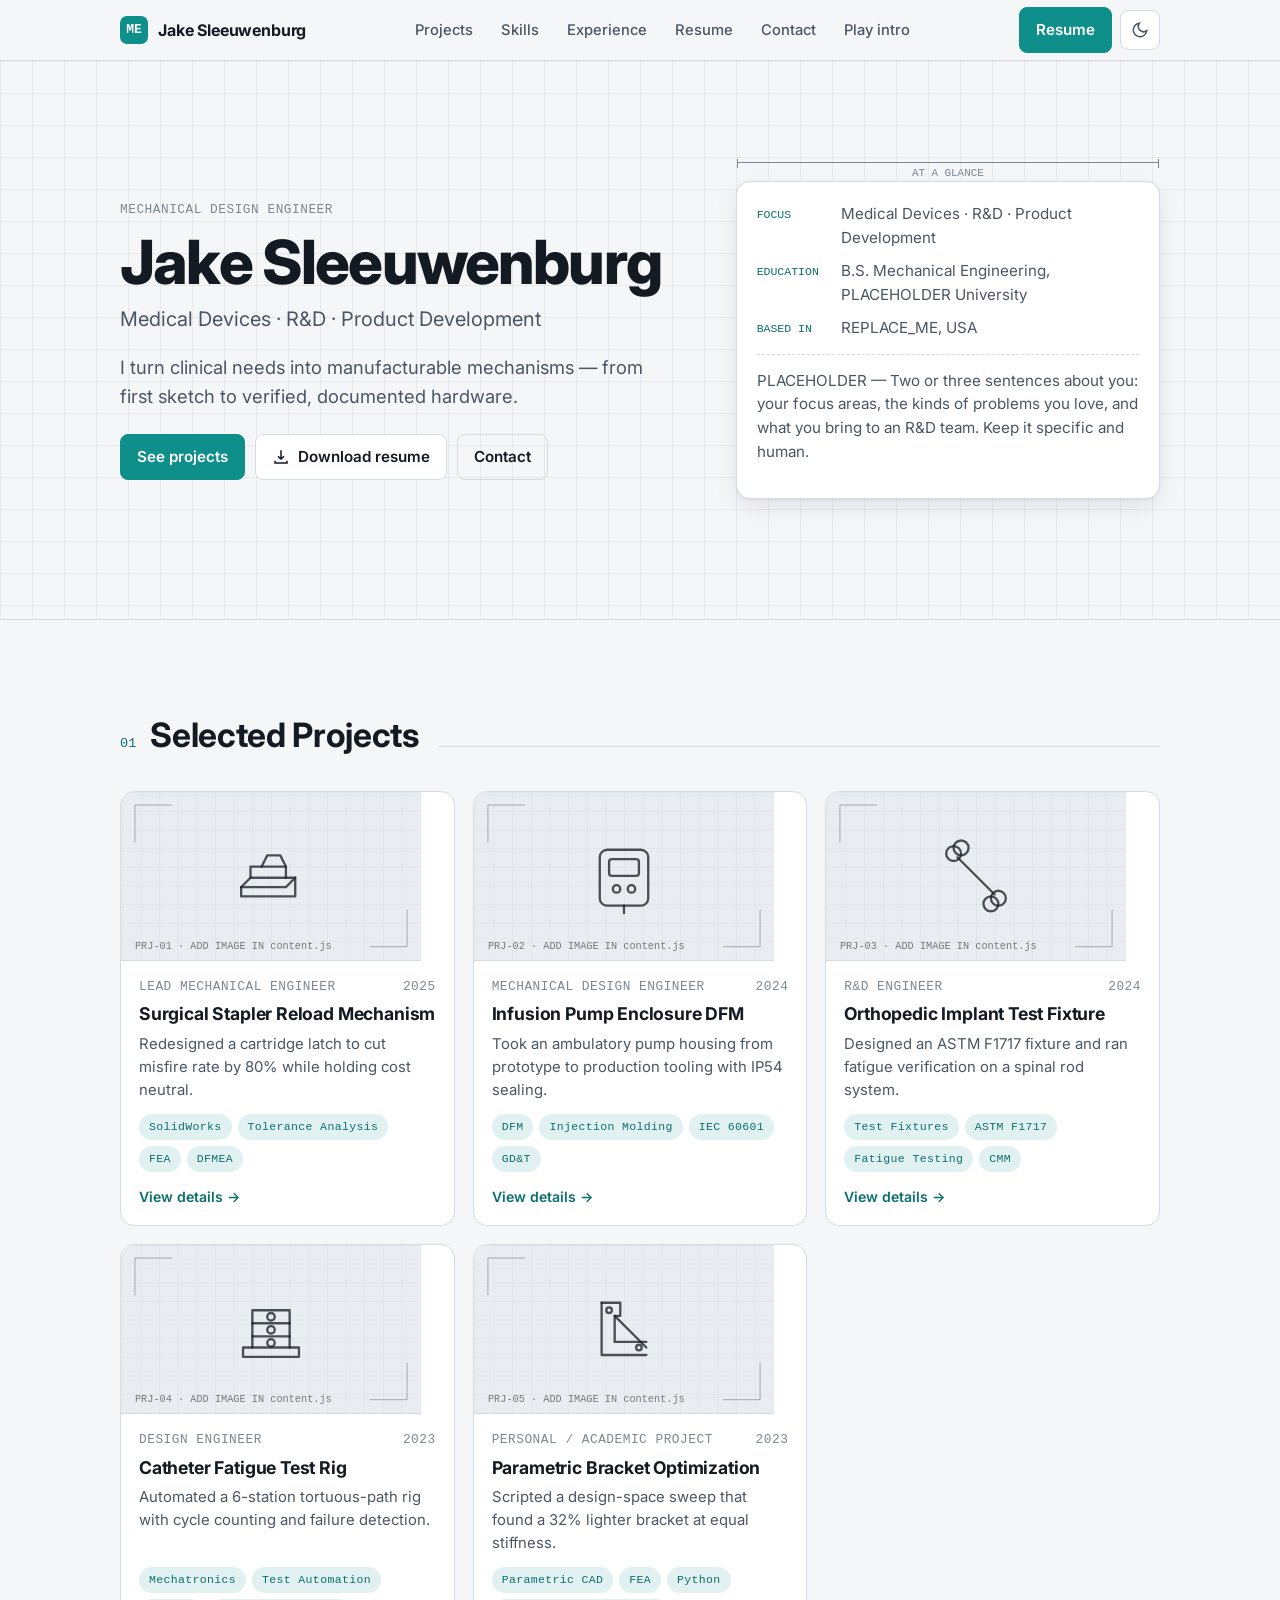
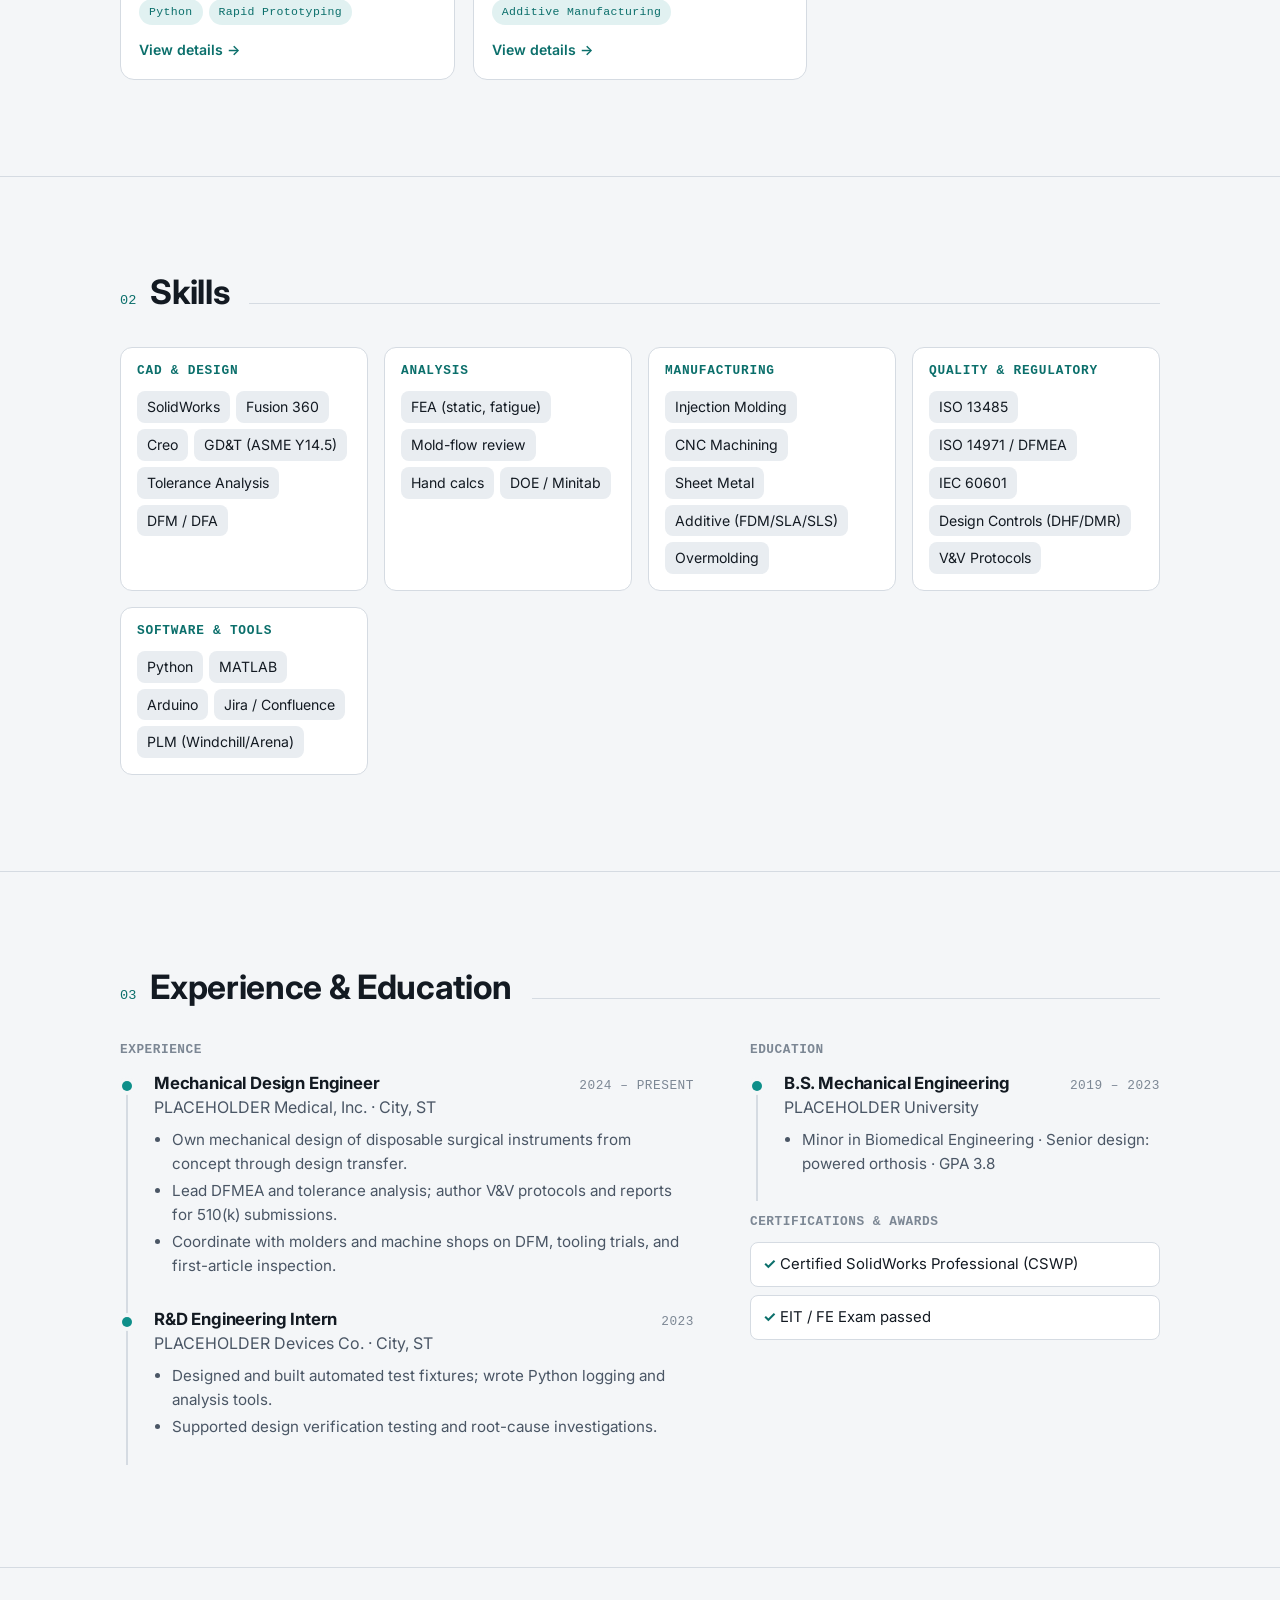
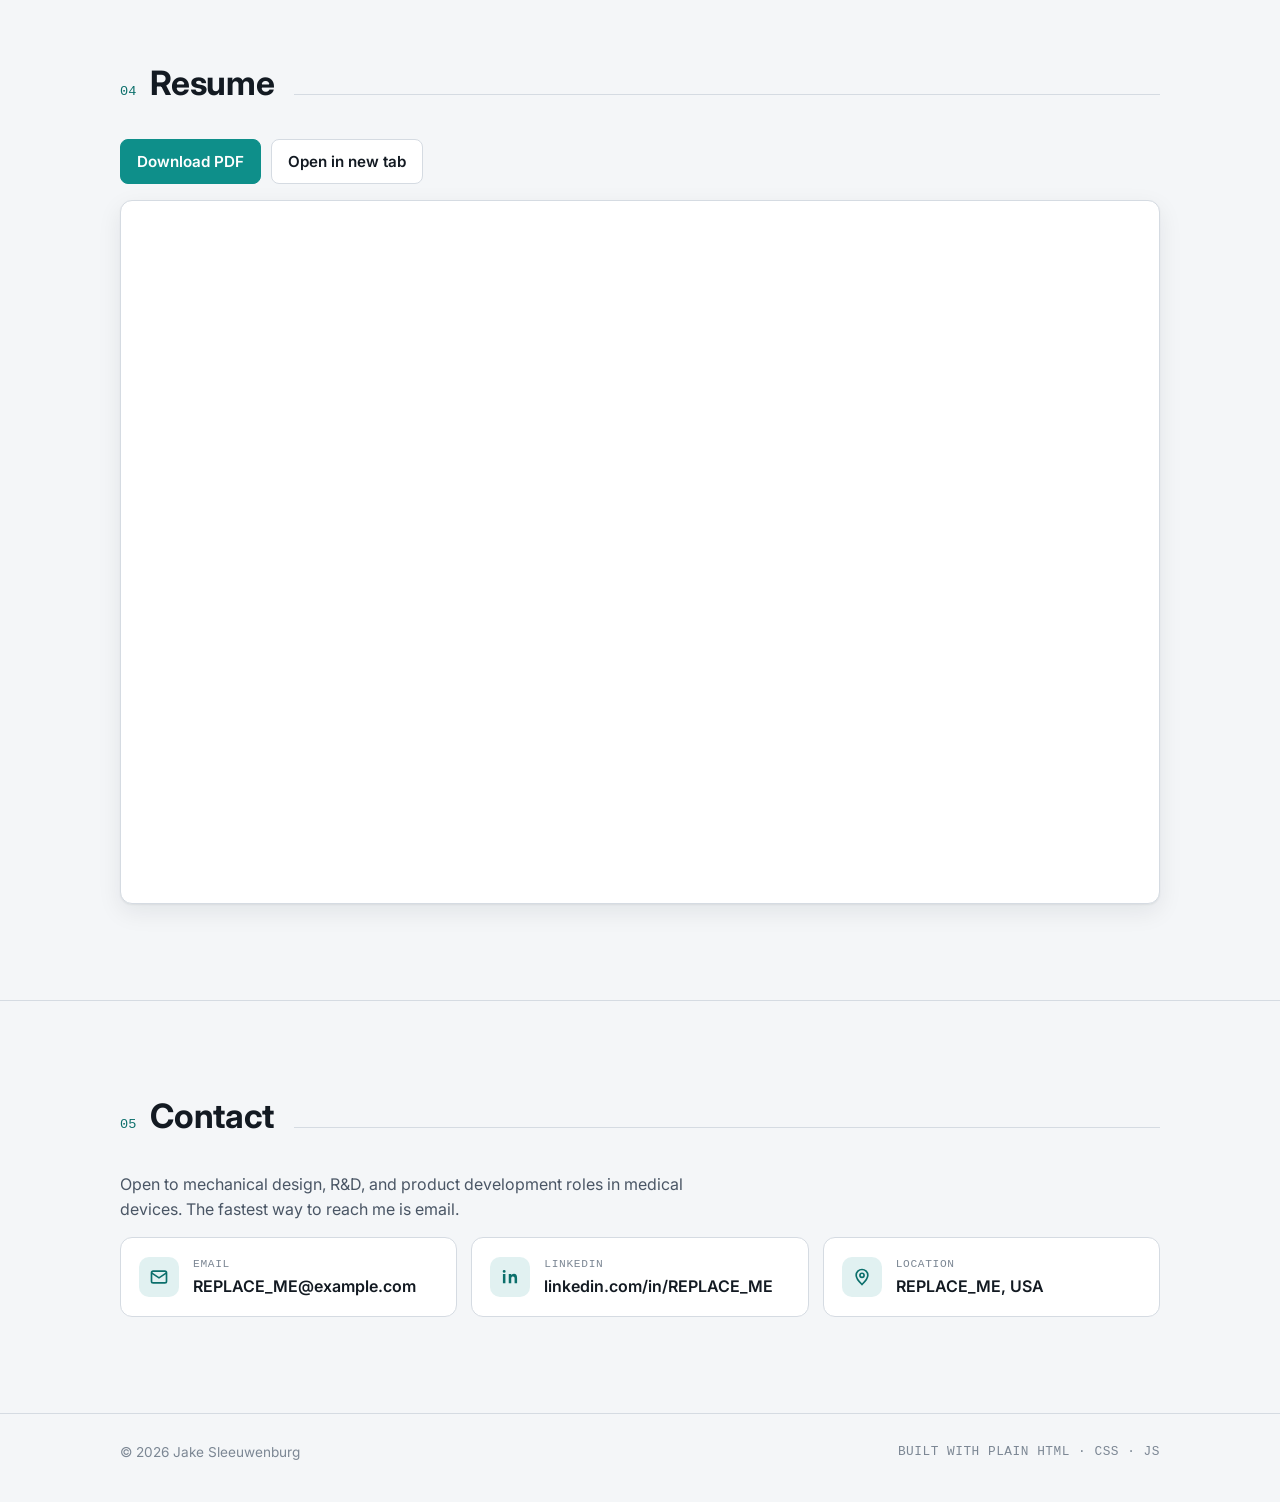
==== portfolio.html @ 5dba6119 "Initial portfolio site: side-scroller intro + portfolio page Co-Authored-By: Claude Fable 5.1 <norep" ====
<!DOCTYPE html>
<html lang="en">
<head>
  <meta charset="utf-8">
  <meta name="viewport" content="width=device-width, initial-scale=1, viewport-fit=cover">
  <title>Portfolio</title>
  <meta name="description" content="Mechanical design engineer portfolio — medical device R&D projects, skills, resume, and contact.">
  <link rel="icon" href="assets/favicon.svg" type="image/svg+xml">
  <link rel="preconnect" href="https://fonts.googleapis.com">
  <link rel="preconnect" href="https://fonts.gstatic.com" crossorigin>
  <link href="https://fonts.googleapis.com/css2?family=Inter:wght@400;500;600;700;800&display=swap" rel="stylesheet">
  <link rel="stylesheet" href="css/base.css">
  <link rel="stylesheet" href="css/portfolio.css">
</head>
<body>
  <a class="skip-link" href="#projects">Skip to projects</a>

  <nav class="nav" aria-label="Primary">
    <div class="wrap nav-inner">
      <a class="brand" href="#top"><span class="brand-mark">ME</span><span id="brand-name"></span></a>
      <ul class="nav-links" id="nav-links">
        <li><a href="#projects">Projects</a></li>
        <li><a href="#skills">Skills</a></li>
        <li><a href="#experience">Experience</a></li>
        <li><a href="#resume">Resume</a></li>
        <li><a href="#contact">Contact</a></li>
        <li><a href="index.html?replay=1">Play intro</a></li>
      </ul>
      <div class="nav-actions">
        <a class="btn btn-primary btn-resume" data-resume href="#" download>Resume</a>
        <button class="theme-toggle" id="theme-toggle" type="button" aria-label="Toggle dark mode">
          <svg viewBox="0 0 24 24" fill="none" stroke="currentColor" stroke-width="2"><path d="M21 12.8A9 9 0 1 1 11.2 3a7 7 0 0 0 9.8 9.8Z"/></svg>
        </button>
        <button class="nav-toggle" id="nav-toggle" type="button" aria-label="Menu" aria-expanded="false" aria-controls="nav-links">
          <svg width="20" height="20" viewBox="0 0 24 24" fill="none" stroke="currentColor" stroke-width="2"><path d="M4 7h16M4 12h16M4 17h16"/></svg>
        </button>
      </div>
    </div>
  </nav>

  <main id="top">
    <section class="hero grid-bg">
      <div class="wrap hero-grid">
        <div>
          <div class="mono" id="hero-title"></div>
          <h1 id="hero-name"></h1>
          <div class="subtitle" id="hero-subtitle"></div>
          <p class="tagline" id="hero-tagline"></p>
          <div class="hero-actions">
            <a class="btn btn-primary" href="#projects">See projects</a>
            <a class="btn" data-resume href="#" download>
              <svg viewBox="0 0 24 24" fill="none" stroke="currentColor" stroke-width="2"><path d="M12 3v12m0 0 4-4m-4 4-4-4M4 17v3h16v-3"/></svg>
              Download resume
            </a>
            <a class="btn btn-ghost" href="#contact">Contact</a>
          </div>
        </div>
        <aside class="hero-card" aria-label="At a glance">
          <span class="dim top">AT A GLANCE</span>
          <ul>
            <li><span class="k">Focus</span><span id="hero-focus"></span></li>
            <li><span class="k">Education</span><span id="hero-edu"></span></li>
            <li><span class="k">Based in</span><span id="hero-location"></span></li>
          </ul>
          <p class="bio" id="hero-bio"></p>
        </aside>
      </div>
    </section>

    <section id="projects">
      <div class="wrap">
        <div class="section-head"><span class="num">01</span><h2>Selected Projects</h2></div>
        <div class="projects-grid" id="projects-grid"></div>
      </div>
    </section>

    <section id="skills">
      <div class="wrap">
        <div class="section-head"><span class="num">02</span><h2>Skills</h2></div>
        <div class="skills-grid" id="skills-grid"></div>
      </div>
    </section>

    <section id="experience">
      <div class="wrap">
        <div class="section-head"><span class="num">03</span><h2>Experience &amp; Education</h2></div>
        <div class="two-col">
          <div>
            <h3 class="mono" style="margin-bottom:16px">Experience</h3>
            <div class="timeline" id="experience-list"></div>
          </div>
          <div>
            <h3 class="mono" style="margin-bottom:16px">Education</h3>
            <div class="timeline" id="education-list"></div>
            <div id="extras-wrap" hidden>
              <h3 class="mono" style="margin:8px 0 12px">Certifications &amp; Awards</h3>
              <ul class="extras" id="extras-list"></ul>
            </div>
          </div>
        </div>
      </div>
    </section>

    <section id="resume">
      <div class="wrap">
        <div class="section-head"><span class="num">04</span><h2>Resume</h2></div>
        <div class="resume-actions">
          <a class="btn btn-primary" data-resume href="#" download>Download PDF</a>
          <a class="btn" data-resume href="#" target="_blank" rel="noopener">Open in new tab</a>
        </div>
        <div class="resume-frame">
          <iframe id="resume-iframe" title="Resume PDF" loading="lazy"></iframe>
          <div class="resume-mobile-note">
            <p>Tap <strong>Open in new tab</strong> above to view the resume on this device.</p>
          </div>
        </div>
      </div>
    </section>

    <section id="contact">
      <div class="wrap">
        <div class="section-head"><span class="num">05</span><h2>Contact</h2></div>
        <p style="color:var(--ink-2);max-width:60ch">Open to mechanical design, R&amp;D, and product development roles in medical devices. The fastest way to reach me is email.</p>
        <div class="contact-grid" id="contact-grid"></div>
        <!--
          OPTIONAL CONTACT FORM (no backend needed): sign up at https://formspree.io, create a form,
          then uncomment this block and replace YOUR_FORM_ID.
        <form action="https://formspree.io/f/YOUR_FORM_ID" method="POST" style="margin-top:24px;display:grid;gap:10px;max-width:520px">
          <input name="name" placeholder="Your name" required style="padding:12px;border:1px solid var(--line);border-radius:8px;background:var(--bg-elev);color:var(--ink)">
          <input name="email" type="email" placeholder="Your email" required style="padding:12px;border:1px solid var(--line);border-radius:8px;background:var(--bg-elev);color:var(--ink)">
          <textarea name="message" rows="5" placeholder="Message" required style="padding:12px;border:1px solid var(--line);border-radius:8px;background:var(--bg-elev);color:var(--ink)"></textarea>
          <button class="btn btn-primary" type="submit">Send</button>
        </form>
        -->
      </div>
    </section>
  </main>

  <footer>
    <div class="wrap">
      <span>© <span id="year"></span> <span id="footer-name"></span></span>
      <span class="mono">Built with plain HTML · CSS · JS</span>
    </div>
  </footer>

  <script src="js/content.js"></script>
  <script src="js/shared.js"></script>
  <script src="js/portfolio.js"></script>
</body>
</html>
---- css/base.css ----
/* =====================================================================
   base.css — design tokens, reset, shared components
   ===================================================================== */

:root {
  /* Palette: graphite + teal accent. Light theme by default. */
  --bg: #f4f6f8;
  --bg-elev: #ffffff;
  --bg-sunk: #e9edf1;
  --ink: #131a22;
  --ink-2: #4a5665;
  --ink-3: #7c8794;
  --line: #d5dbe2;
  --grid: rgba(19, 26, 34, 0.06);
  --accent: #0e8f8a;
  --accent-ink: #0b6f6b;
  --accent-soft: rgba(14, 143, 138, 0.12);
  --warn: #e5732b;
  --shadow: 0 1px 2px rgba(19, 26, 34, 0.06), 0 8px 24px rgba(19, 26, 34, 0.08);
  --radius: 10px;
  --font-sans: "Inter", ui-sans-serif, system-ui, -apple-system, "Segoe UI", Roboto, sans-serif;
  --font-mono: ui-monospace, "JetBrains Mono", "SF Mono", Menlo, Consolas, monospace;
  --maxw: 1120px;
  --gutter: clamp(16px, 4vw, 40px);
  color-scheme: light;
}

@media (prefers-color-scheme: dark) {
  :root:not([data-theme="light"]) {
    --bg: #0e1217;
    --bg-elev: #161c24;
    --bg-sunk: #0a0d11;
    --ink: #e8edf2;
    --ink-2: #aab5c1;
    --ink-3: #7b8794;
    --line: #273040;
    --grid: rgba(232, 237, 242, 0.05);
    --accent: #2fc4bd;
    --accent-ink: #5fd8d2;
    --accent-soft: rgba(47, 196, 189, 0.14);
    --shadow: 0 1px 2px rgba(0, 0, 0, 0.4), 0 10px 30px rgba(0, 0, 0, 0.45);
    color-scheme: dark;
  }
}
:root[data-theme="dark"] {
  --bg: #0e1217;
  --bg-elev: #161c24;
  --bg-sunk: #0a0d11;
  --ink: #e8edf2;
  --ink-2: #aab5c1;
  --ink-3: #7b8794;
  --line: #273040;
  --grid: rgba(232, 237, 242, 0.05);
  --accent: #2fc4bd;
  --accent-ink: #5fd8d2;
  --accent-soft: rgba(47, 196, 189, 0.14);
  --shadow: 0 1px 2px rgba(0, 0, 0, 0.4), 0 10px 30px rgba(0, 0, 0, 0.45);
  color-scheme: dark;
}

*, *::before, *::after { box-sizing: border-box; }
html { -webkit-text-size-adjust: 100%; scroll-behavior: smooth; }
@media (prefers-reduced-motion: reduce) { html { scroll-behavior: auto; } }
body {
  margin: 0;
  font-family: var(--font-sans);
  font-size: 16px;
  line-height: 1.55;
  color: var(--ink);
  background: var(--bg);
  min-height: 100dvh;
  overflow-x: hidden;
}
img, svg, video { max-width: 100%; display: block; }
a { color: var(--accent-ink); text-decoration: none; }
a:hover { text-decoration: underline; }
button { font: inherit; cursor: pointer; }
h1, h2, h3, h4 { margin: 0; line-height: 1.15; letter-spacing: -0.01em; }
p { margin: 0 0 1em; }
ul { margin: 0; padding-left: 1.2em; }
:focus-visible { outline: 2px solid var(--accent); outline-offset: 3px; border-radius: 4px; }
[hidden] { display: none !important; }

.mono { font-family: var(--font-mono); font-size: 0.8rem; letter-spacing: 0.04em; text-transform: uppercase; color: var(--ink-3); }

/* Skip link for keyboard users */
.skip-link {
  position: absolute; left: 8px; top: -60px; z-index: 1000;
  background: var(--accent); color: #fff; padding: 8px 12px; border-radius: 6px;
}
.skip-link:focus { top: 8px; }

/* Buttons */
.btn {
  display: inline-flex; align-items: center; gap: 8px;
  padding: 10px 16px; border-radius: 8px; border: 1px solid var(--line);
  background: var(--bg-elev); color: var(--ink); font-weight: 600; font-size: 0.95rem;
  text-decoration: none; transition: transform 0.12s ease, background 0.15s ease, border-color 0.15s ease;
  min-height: 44px; /* touch target */
}
.btn:hover { text-decoration: none; border-color: var(--accent); transform: translateY(-1px); }
.btn:active { transform: translateY(0); }
.btn-primary { background: var(--accent); border-color: var(--accent); color: #fff; }
.btn-primary:hover { background: var(--accent-ink); border-color: var(--accent-ink); }
.btn-ghost { background: transparent; }
.btn svg { width: 18px; height: 18px; }

/* Blueprint grid texture */
.grid-bg {
  background-image:
    linear-gradient(var(--grid) 1px, transparent 1px),
    linear-gradient(90deg, var(--grid) 1px, transparent 1px);
  background-size: 32px 32px;
}

/* Tag chips */
.tag {
  display: inline-block; padding: 3px 9px; border-radius: 999px;
  font-family: var(--font-mono); font-size: 0.72rem; letter-spacing: 0.03em;
  background: var(--accent-soft); color: var(--accent-ink); border: 1px solid transparent;
}

/* Modal (shared by game + portfolio) */
.modal-backdrop {
  position: fixed; inset: 0; z-index: 500;
  background: rgba(8, 12, 16, 0.6); backdrop-filter: blur(4px);
  display: flex; align-items: center; justify-content: center; padding: 16px;
  animation: fade-in 0.18s ease;
}
.modal {
  background: var(--bg-elev); color: var(--ink); border: 1px solid var(--line);
  border-radius: 14px; box-shadow: var(--shadow);
  width: min(680px, 100%); max-height: min(86dvh, 820px); overflow: auto;
  padding: clamp(18px, 4vw, 32px);
  animation: pop-in 0.22s cubic-bezier(0.2, 0.9, 0.3, 1.2);
}
.modal-head { display: flex; align-items: flex-start; justify-content: space-between; gap: 12px; margin-bottom: 10px; }
.modal h3 { font-size: clamp(1.2rem, 3vw, 1.5rem); }
.modal .close {
  flex: 0 0 auto; width: 40px; height: 40px; border-radius: 50%; border: 1px solid var(--line);
  background: var(--bg); color: var(--ink-2); font-size: 20px; line-height: 1;
}
.modal .close:hover { border-color: var(--accent); color: var(--accent-ink); }
.modal dl { display: grid; grid-template-columns: 1fr; gap: 10px 16px; margin: 16px 0; }
.modal dt { font-family: var(--font-mono); font-size: 0.72rem; letter-spacing: 0.06em; text-transform: uppercase; color: var(--accent-ink); }
.modal dd { margin: 0; color: var(--ink-2); }
@media (min-width: 560px) { .modal dl { grid-template-columns: 110px 1fr; } }
.modal .tags { display: flex; flex-wrap: wrap; gap: 6px; margin: 12px 0 18px; }
.modal .actions { display: flex; flex-wrap: wrap; gap: 10px; }

@keyframes fade-in { from { opacity: 0; } to { opacity: 1; } }
@keyframes pop-in { from { opacity: 0; transform: translateY(10px) scale(0.98); } to { opacity: 1; transform: none; } }
@media (prefers-reduced-motion: reduce) {
  .modal, .modal-backdrop, .btn { animation: none; transition: none; }
}
---- css/portfolio.css ----
/* =====================================================================
   portfolio.css — layout for portfolio.html
   ===================================================================== */

.wrap { max-width: var(--maxw); margin: 0 auto; padding-inline: var(--gutter); }

/* Sticky nav */
.nav {
  position: sticky; top: 0; z-index: 100;
  background: color-mix(in srgb, var(--bg) 86%, transparent);
  backdrop-filter: blur(10px); -webkit-backdrop-filter: blur(10px);
  border-bottom: 1px solid var(--line);
}
.nav-inner { display: flex; align-items: center; justify-content: space-between; gap: 12px; height: 60px; }
.brand { display: flex; align-items: center; gap: 10px; font-weight: 700; color: var(--ink); letter-spacing: -0.01em; }
.brand:hover { text-decoration: none; }
.brand-mark { width: 28px; height: 28px; border-radius: 7px; background: var(--accent); display: grid; place-items: center; color: #fff; font-family: var(--font-mono); font-size: 13px; }
.nav-links { display: flex; gap: 4px; list-style: none; margin: 0; padding: 0; }
.nav-links a { display: block; padding: 8px 12px; border-radius: 8px; color: var(--ink-2); font-weight: 500; font-size: 0.92rem; }
.nav-links a:hover { background: var(--bg-sunk); color: var(--ink); text-decoration: none; }
.nav-actions { display: flex; align-items: center; gap: 8px; }
.nav-toggle {
  display: none; width: 44px; height: 44px; border-radius: 8px; border: 1px solid var(--line);
  background: var(--bg-elev); color: var(--ink);
}
.theme-toggle { width: 40px; height: 40px; border-radius: 8px; border: 1px solid var(--line); background: var(--bg-elev); color: var(--ink-2); display: grid; place-items: center; }
.theme-toggle svg { width: 18px; height: 18px; }

@media (max-width: 760px) {
  .nav-toggle { display: grid; place-items: center; }
  .nav-links {
    display: none; position: absolute; left: 0; right: 0; top: 60px;
    flex-direction: column; padding: 8px var(--gutter) 14px;
    background: var(--bg-elev); border-bottom: 1px solid var(--line); box-shadow: var(--shadow);
  }
  .nav-links.open { display: flex; }
  .nav-links a { padding: 12px; font-size: 1rem; }
  .nav-actions .btn-resume { display: none; }
}

/* Sections */
section { padding-block: clamp(48px, 8vw, 96px); }
section + section { border-top: 1px solid var(--line); }
.section-head { display: flex; align-items: baseline; gap: 14px; margin-bottom: clamp(20px, 3vw, 36px); }
.section-head h2 { font-size: clamp(1.5rem, 3.4vw, 2.1rem); }
.section-head .num { font-family: var(--font-mono); color: var(--accent-ink); font-size: 0.85rem; }
.section-head::after { content: ""; flex: 1; height: 1px; background: var(--line); margin-left: 6px; }

/* Hero */
.hero { padding-block: clamp(56px, 10vw, 120px); position: relative; overflow: hidden; }
.hero-grid { display: grid; grid-template-columns: 1.3fr 1fr; gap: clamp(24px, 5vw, 64px); align-items: center; }
.hero h1 { font-size: clamp(2.1rem, 6vw, 3.8rem); font-weight: 800; letter-spacing: -0.03em; margin: 8px 0 6px; }
.hero .subtitle { font-size: clamp(1rem, 2.2vw, 1.25rem); color: var(--ink-2); margin-bottom: 18px; }
.hero .tagline { font-size: clamp(1rem, 2vw, 1.15rem); color: var(--ink-2); max-width: 56ch; }
.hero-actions { display: flex; flex-wrap: wrap; gap: 10px; margin-top: 24px; }
.hero-card {
  border: 1px solid var(--line); border-radius: 14px; background: var(--bg-elev); box-shadow: var(--shadow);
  padding: 20px; position: relative;
}
.hero-card .dim { position: absolute; font-family: var(--font-mono); font-size: 0.68rem; color: var(--ink-3); }
.hero-card .dim.top { top: -20px; left: 0; right: 0; text-align: center; border-top: 1px solid var(--ink-3); padding-top: 2px; }
.hero-card .dim.top::before, .hero-card .dim.top::after { content: ""; position: absolute; top: -4px; width: 1px; height: 9px; background: var(--ink-3); }
.hero-card .dim.top::before { left: 0; } .hero-card .dim.top::after { right: 0; }
.hero-card ul { list-style: none; padding: 0; display: grid; gap: 10px; }
.hero-card li { display: flex; gap: 10px; align-items: flex-start; color: var(--ink-2); font-size: 0.95rem; }
.hero-card li .k { font-family: var(--font-mono); font-size: 0.72rem; color: var(--accent-ink); min-width: 74px; padding-top: 4px; text-transform: uppercase; }
.hero-card .bio { color: var(--ink-2); font-size: 0.95rem; margin-top: 14px; padding-top: 14px; border-top: 1px dashed var(--line); }
@media (max-width: 860px) { .hero-grid { grid-template-columns: 1fr; } .hero-card { margin-top: 24px; } }

/* Projects */
.projects-grid { display: grid; grid-template-columns: repeat(auto-fill, minmax(280px, 1fr)); gap: 18px; }
.project {
  display: flex; flex-direction: column; text-align: left; padding: 0; overflow: hidden;
  border: 1px solid var(--line); border-radius: 14px; background: var(--bg-elev); color: var(--ink);
  transition: transform 0.15s ease, border-color 0.15s ease, box-shadow 0.15s ease; scroll-margin-top: 80px;
}
.project:hover, .project:focus-visible { transform: translateY(-3px); border-color: var(--accent); box-shadow: var(--shadow); }
.project.flash { animation: flash 1.4s ease; }
@keyframes flash { 0%, 100% { box-shadow: none; } 30% { box-shadow: 0 0 0 4px var(--accent-soft), 0 0 0 2px var(--accent); } }
.project .thumb { aspect-ratio: 16 / 9; background: var(--bg-sunk); display: grid; place-items: center; overflow: hidden; border-bottom: 1px solid var(--line); }
.project .thumb img { width: 100%; height: 100%; object-fit: cover; }
.project .thumb svg { width: 100%; height: 100%; }
.project .body { padding: 16px 18px 18px; display: flex; flex-direction: column; gap: 8px; flex: 1; }
.project .meta { display: flex; justify-content: space-between; gap: 8px; }
.project h3 { font-size: 1.1rem; }
.project .blurb { color: var(--ink-2); font-size: 0.93rem; margin: 0; flex: 1; }
.project .tags { display: flex; flex-wrap: wrap; gap: 6px; margin-top: 4px; }
.project .more { color: var(--accent-ink); font-weight: 600; font-size: 0.88rem; margin-top: 6px; }

/* Skills */
.skills-grid { display: grid; grid-template-columns: repeat(auto-fill, minmax(230px, 1fr)); gap: 16px; }
.skill-group { border: 1px solid var(--line); border-radius: 12px; background: var(--bg-elev); padding: 16px; }
.skill-group h3 { font-size: 0.8rem; font-family: var(--font-mono); text-transform: uppercase; letter-spacing: 0.06em; color: var(--accent-ink); margin-bottom: 12px; }
.skill-group ul { list-style: none; padding: 0; display: flex; flex-wrap: wrap; gap: 6px; }
.skill-group li { padding: 5px 10px; border-radius: 8px; background: var(--bg-sunk); font-size: 0.88rem; color: var(--ink); }

/* Timeline */
.timeline { display: grid; gap: 0; position: relative; padding-left: 22px; }
.timeline::before { content: ""; position: absolute; left: 6px; top: 6px; bottom: 6px; width: 2px; background: var(--line); }
.tl-item { position: relative; padding: 0 0 28px 12px; }
.tl-item::before { content: ""; position: absolute; left: -20px; top: 7px; width: 10px; height: 10px; border-radius: 50%; background: var(--accent); box-shadow: 0 0 0 4px var(--bg); }
.tl-item .top { display: flex; flex-wrap: wrap; justify-content: space-between; gap: 4px 12px; align-items: baseline; }
.tl-item h3 { font-size: 1.05rem; }
.tl-item .org { color: var(--ink-2); }
.tl-item ul { margin-top: 8px; color: var(--ink-2); font-size: 0.95rem; }
.tl-item li { margin-bottom: 4px; }
.two-col { display: grid; grid-template-columns: 1.4fr 1fr; gap: clamp(24px, 5vw, 56px); }
@media (max-width: 800px) { .two-col { grid-template-columns: 1fr; } }
.extras { list-style: none; padding: 0; display: grid; gap: 8px; }
.extras li { padding: 10px 12px; border: 1px solid var(--line); border-radius: 8px; background: var(--bg-elev); font-size: 0.93rem; }
.extras li::before { content: "✓ "; color: var(--accent-ink); font-weight: 700; }

/* Resume */
.resume-frame { border: 1px solid var(--line); border-radius: 12px; overflow: hidden; background: var(--bg-elev); box-shadow: var(--shadow); }
.resume-frame iframe { width: 100%; height: min(78dvh, 900px); border: 0; display: block; }
.resume-actions { display: flex; flex-wrap: wrap; gap: 10px; margin-bottom: 16px; }
.resume-mobile-note { display: none; padding: 20px; text-align: center; color: var(--ink-2); }
@media (max-width: 700px), (hover: none) and (pointer: coarse) {
  .resume-frame iframe { display: none; }
  .resume-mobile-note { display: block; }
}

/* Contact */
.contact-grid { display: grid; grid-template-columns: repeat(auto-fit, minmax(220px, 1fr)); gap: 14px; }
.contact-card { display: flex; align-items: center; gap: 14px; padding: 18px; border: 1px solid var(--line); border-radius: 12px; background: var(--bg-elev); color: var(--ink); min-height: 76px; word-break: break-word; }
.contact-card:hover { text-decoration: none; border-color: var(--accent); }
.contact-card .ic { flex: 0 0 auto; width: 40px; height: 40px; border-radius: 10px; background: var(--accent-soft); color: var(--accent-ink); display: grid; place-items: center; }
.contact-card .ic svg { width: 20px; height: 20px; }
.contact-card .lbl { display: block; font-family: var(--font-mono); font-size: 0.7rem; text-transform: uppercase; letter-spacing: 0.06em; color: var(--ink-3); }
.contact-card .val { font-weight: 600; }

footer { border-top: 1px solid var(--line); padding: 28px 0 40px; color: var(--ink-3); font-size: 0.85rem; }
footer .wrap { display: flex; flex-wrap: wrap; justify-content: space-between; gap: 10px; }
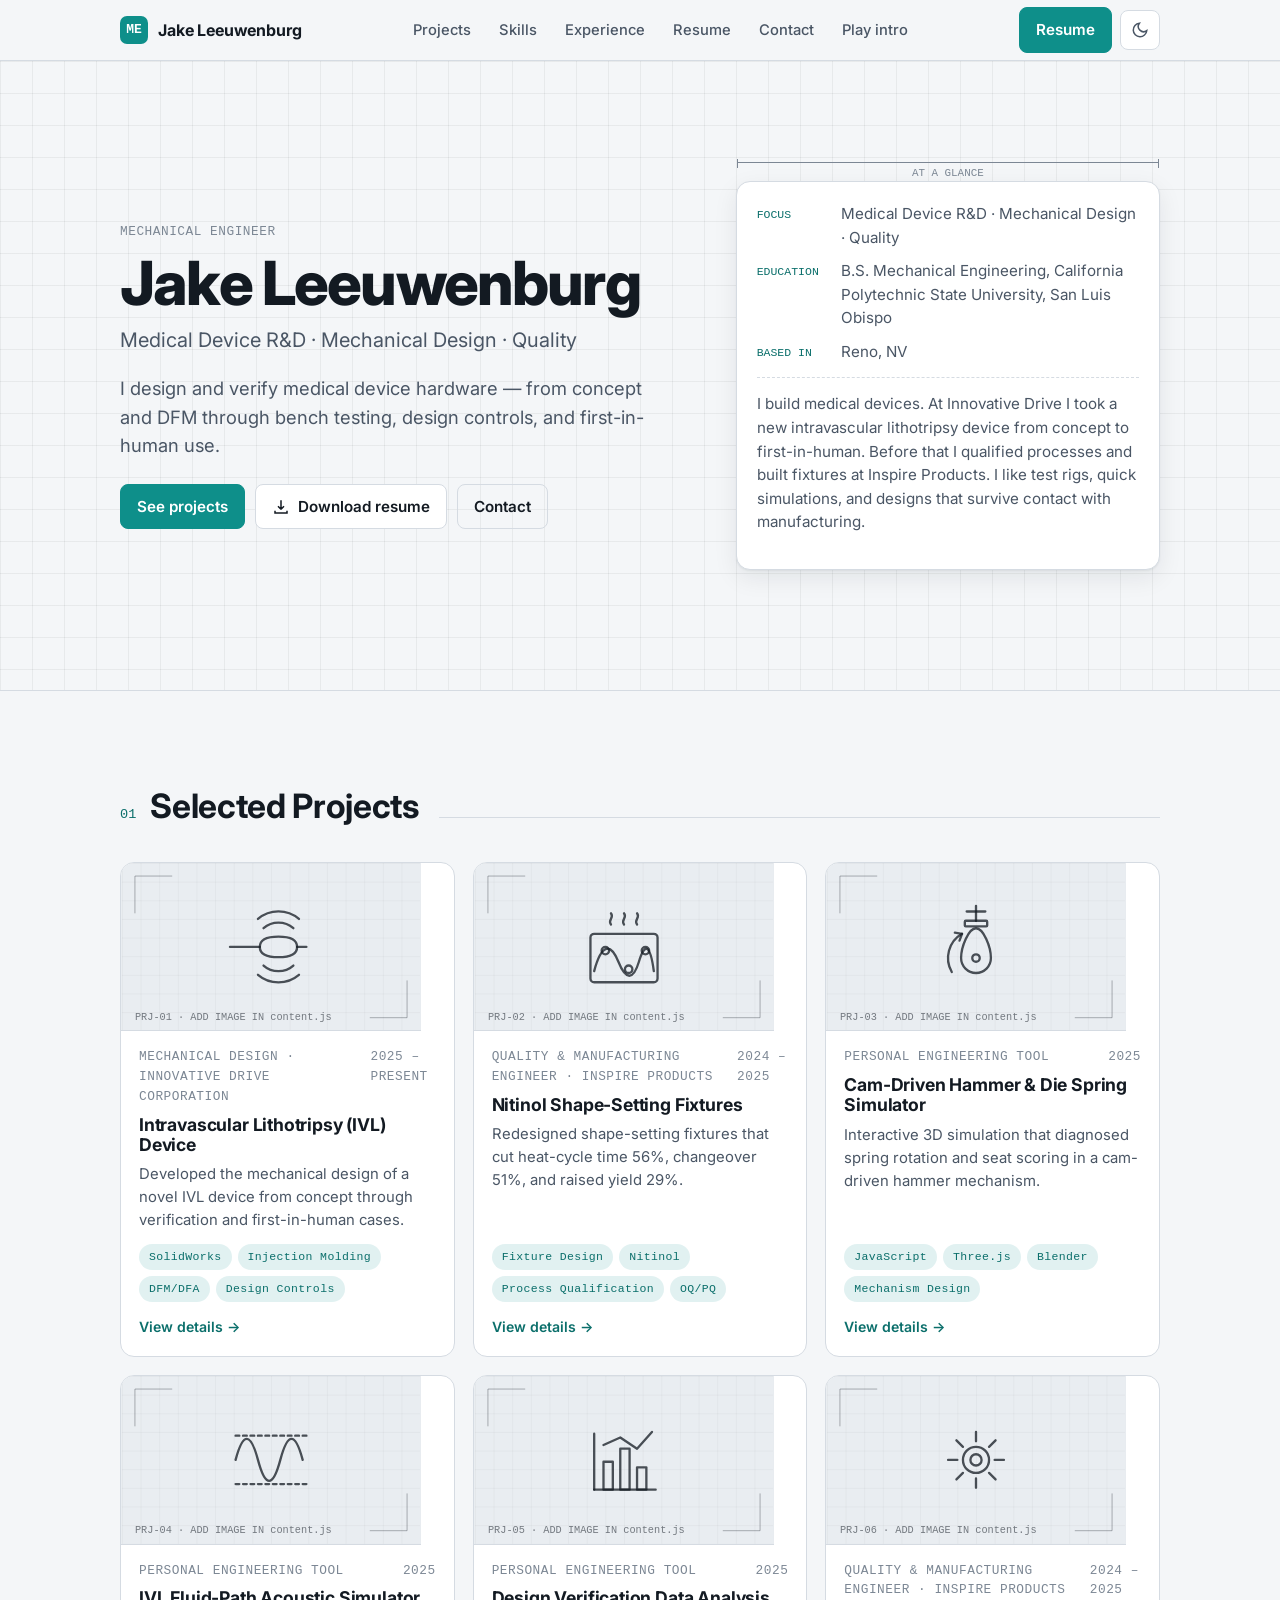
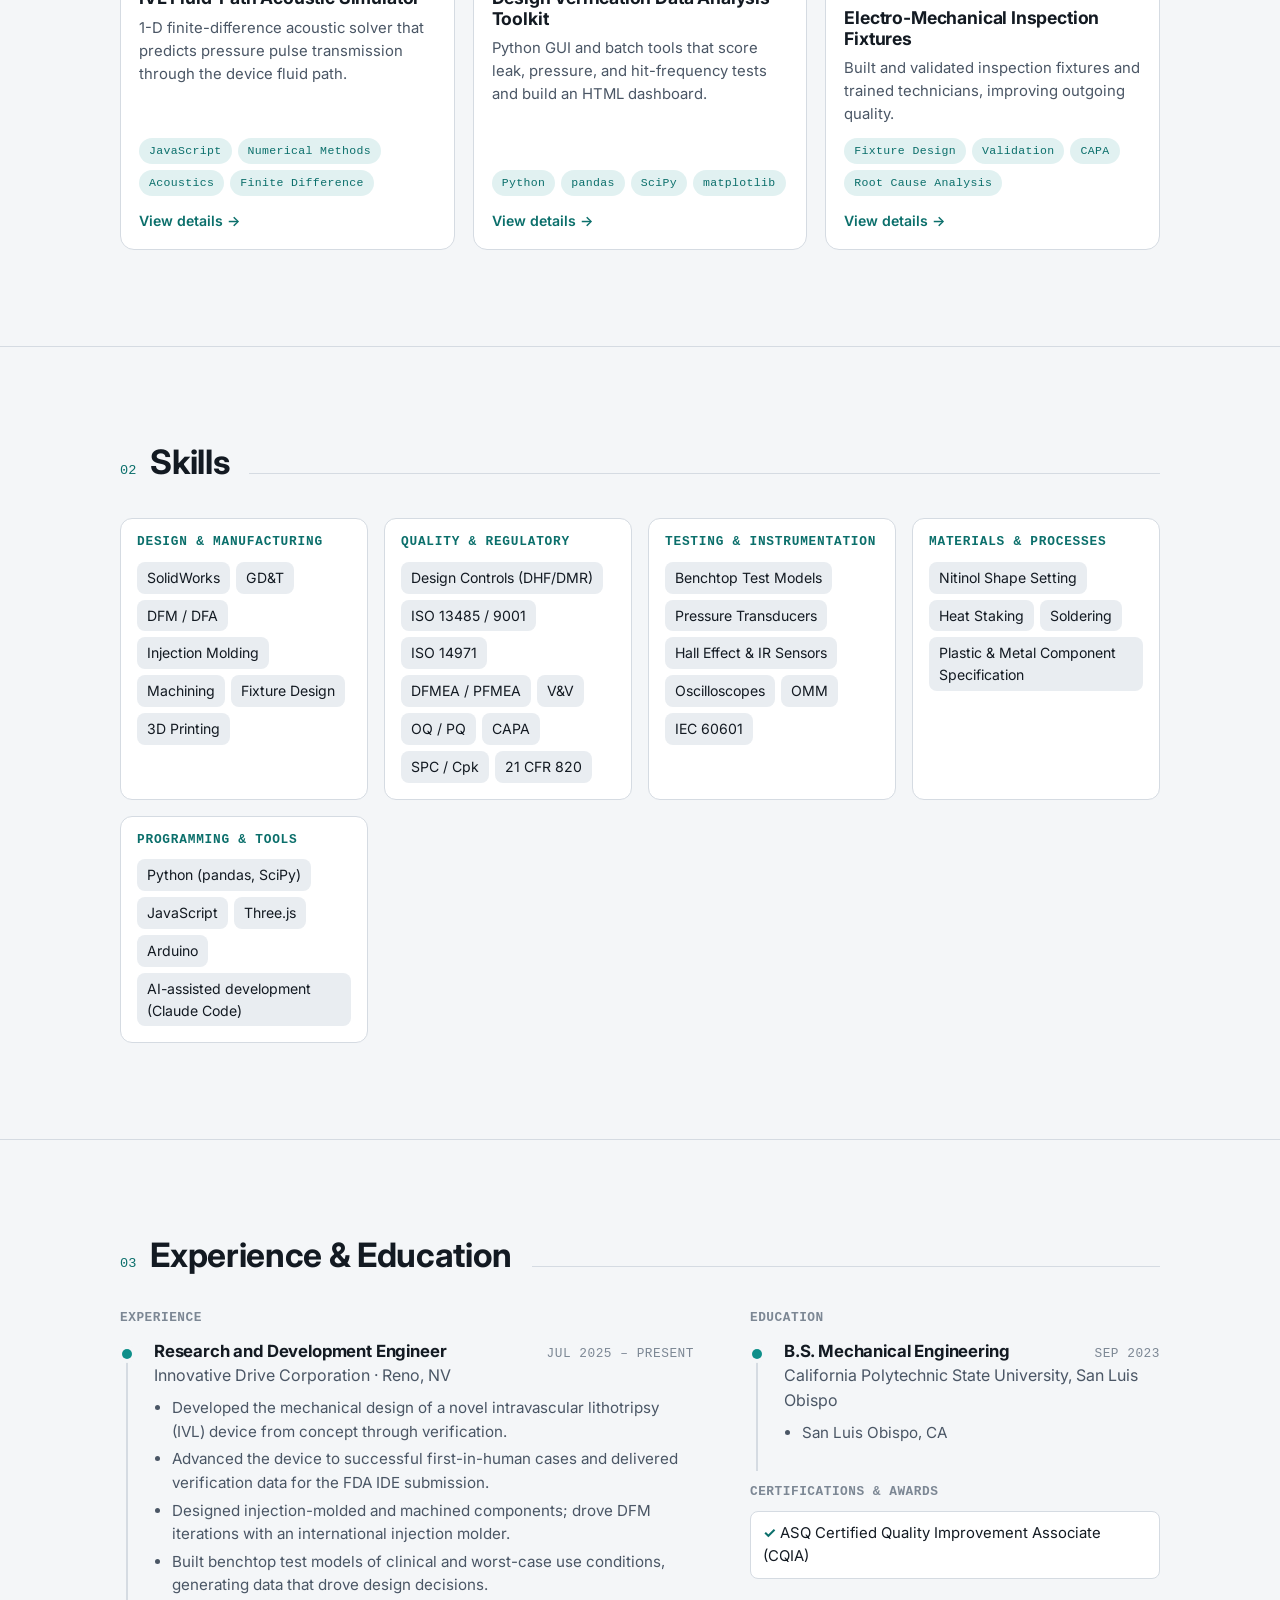
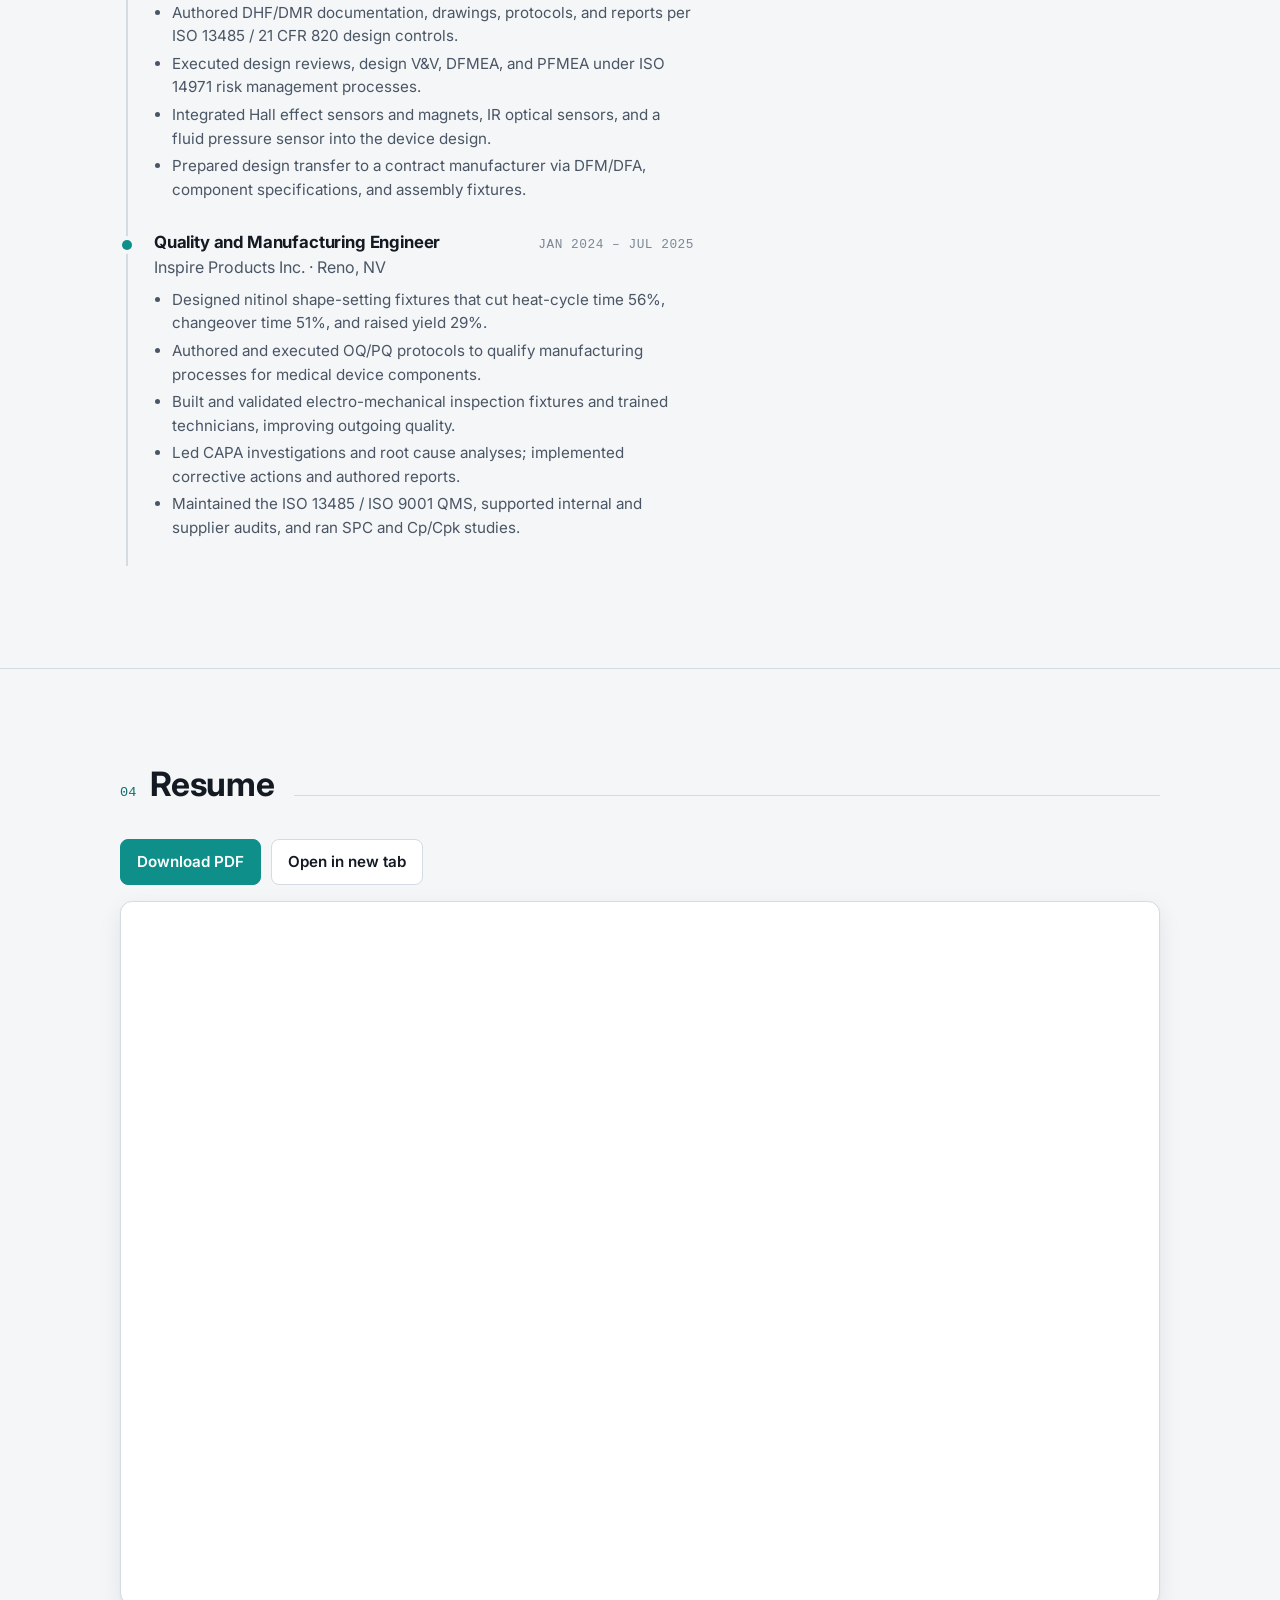
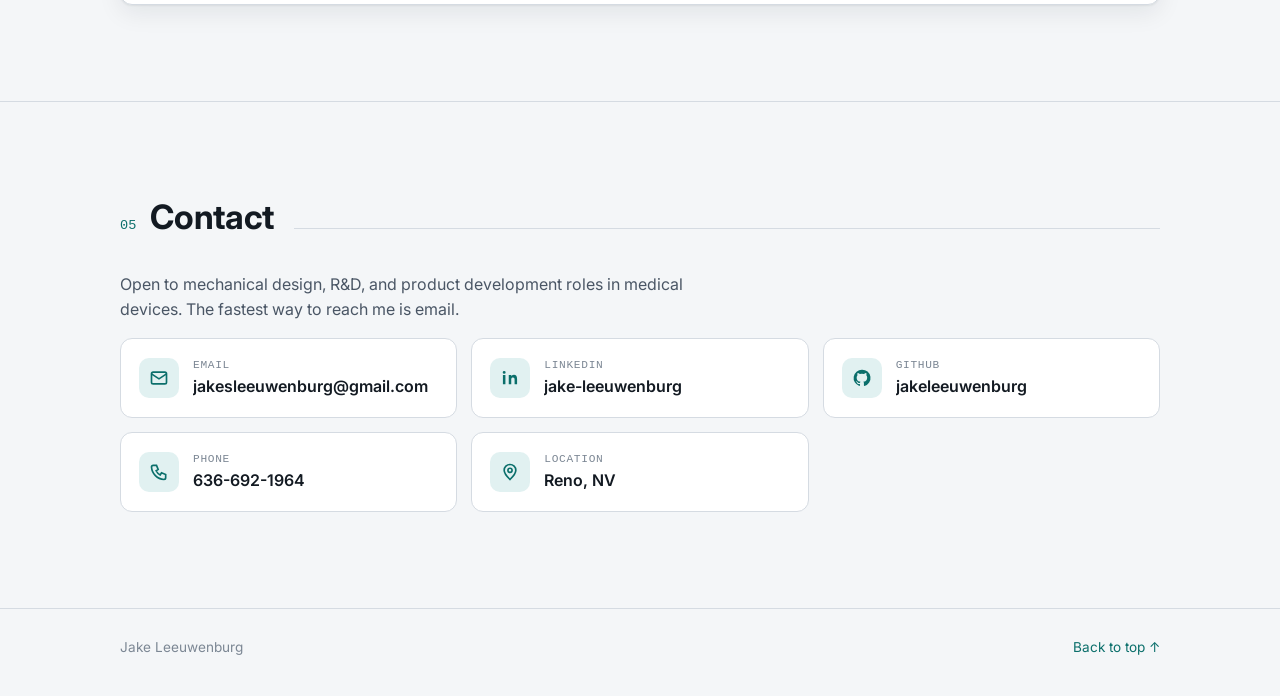
==== commit 1ddcbccc: "Tidy contact cards and simplify footer Co-Authored-By: Claude Fable 5.1 <noreply@anthropic.com> Clau" ====
--- a/portfolio.html
+++ b/portfolio.html
@@ -138,8 +138,8 @@
 
   <footer>
     <div class="wrap">
-      <span>© <span id="year"></span> <span id="footer-name"></span></span>
-      <span class="mono">Built with plain HTML · CSS · JS</span>
+      <span id="footer-name"></span>
+      <a href="#top">Back to top ↑</a>
     </div>
   </footer>
 
--- a/css/portfolio.css
+++ b/css/portfolio.css
@@ -121,13 +121,14 @@
 }
 
 /* Contact */
-.contact-grid { display: grid; grid-template-columns: repeat(auto-fit, minmax(220px, 1fr)); gap: 14px; }
-.contact-card { display: flex; align-items: center; gap: 14px; padding: 18px; border: 1px solid var(--line); border-radius: 12px; background: var(--bg-elev); color: var(--ink); min-height: 76px; word-break: break-word; }
+.contact-grid { display: grid; grid-template-columns: repeat(auto-fit, minmax(min(100%, 300px), 1fr)); gap: 14px; }
+.contact-card { display: flex; align-items: center; gap: 14px; padding: 18px; border: 1px solid var(--line); border-radius: 12px; background: var(--bg-elev); color: var(--ink); min-height: 76px; min-width: 0; }
+.contact-card > span:last-child { min-width: 0; }
 .contact-card:hover { text-decoration: none; border-color: var(--accent); }
 .contact-card .ic { flex: 0 0 auto; width: 40px; height: 40px; border-radius: 10px; background: var(--accent-soft); color: var(--accent-ink); display: grid; place-items: center; }
 .contact-card .ic svg { width: 20px; height: 20px; }
 .contact-card .lbl { display: block; font-family: var(--font-mono); font-size: 0.7rem; text-transform: uppercase; letter-spacing: 0.06em; color: var(--ink-3); }
-.contact-card .val { font-weight: 600; }
+.contact-card .val { display: block; font-weight: 600; white-space: nowrap; overflow: hidden; text-overflow: ellipsis; }
 
 footer { border-top: 1px solid var(--line); padding: 28px 0 40px; color: var(--ink-3); font-size: 0.85rem; }
 footer .wrap { display: flex; flex-wrap: wrap; justify-content: space-between; gap: 10px; }
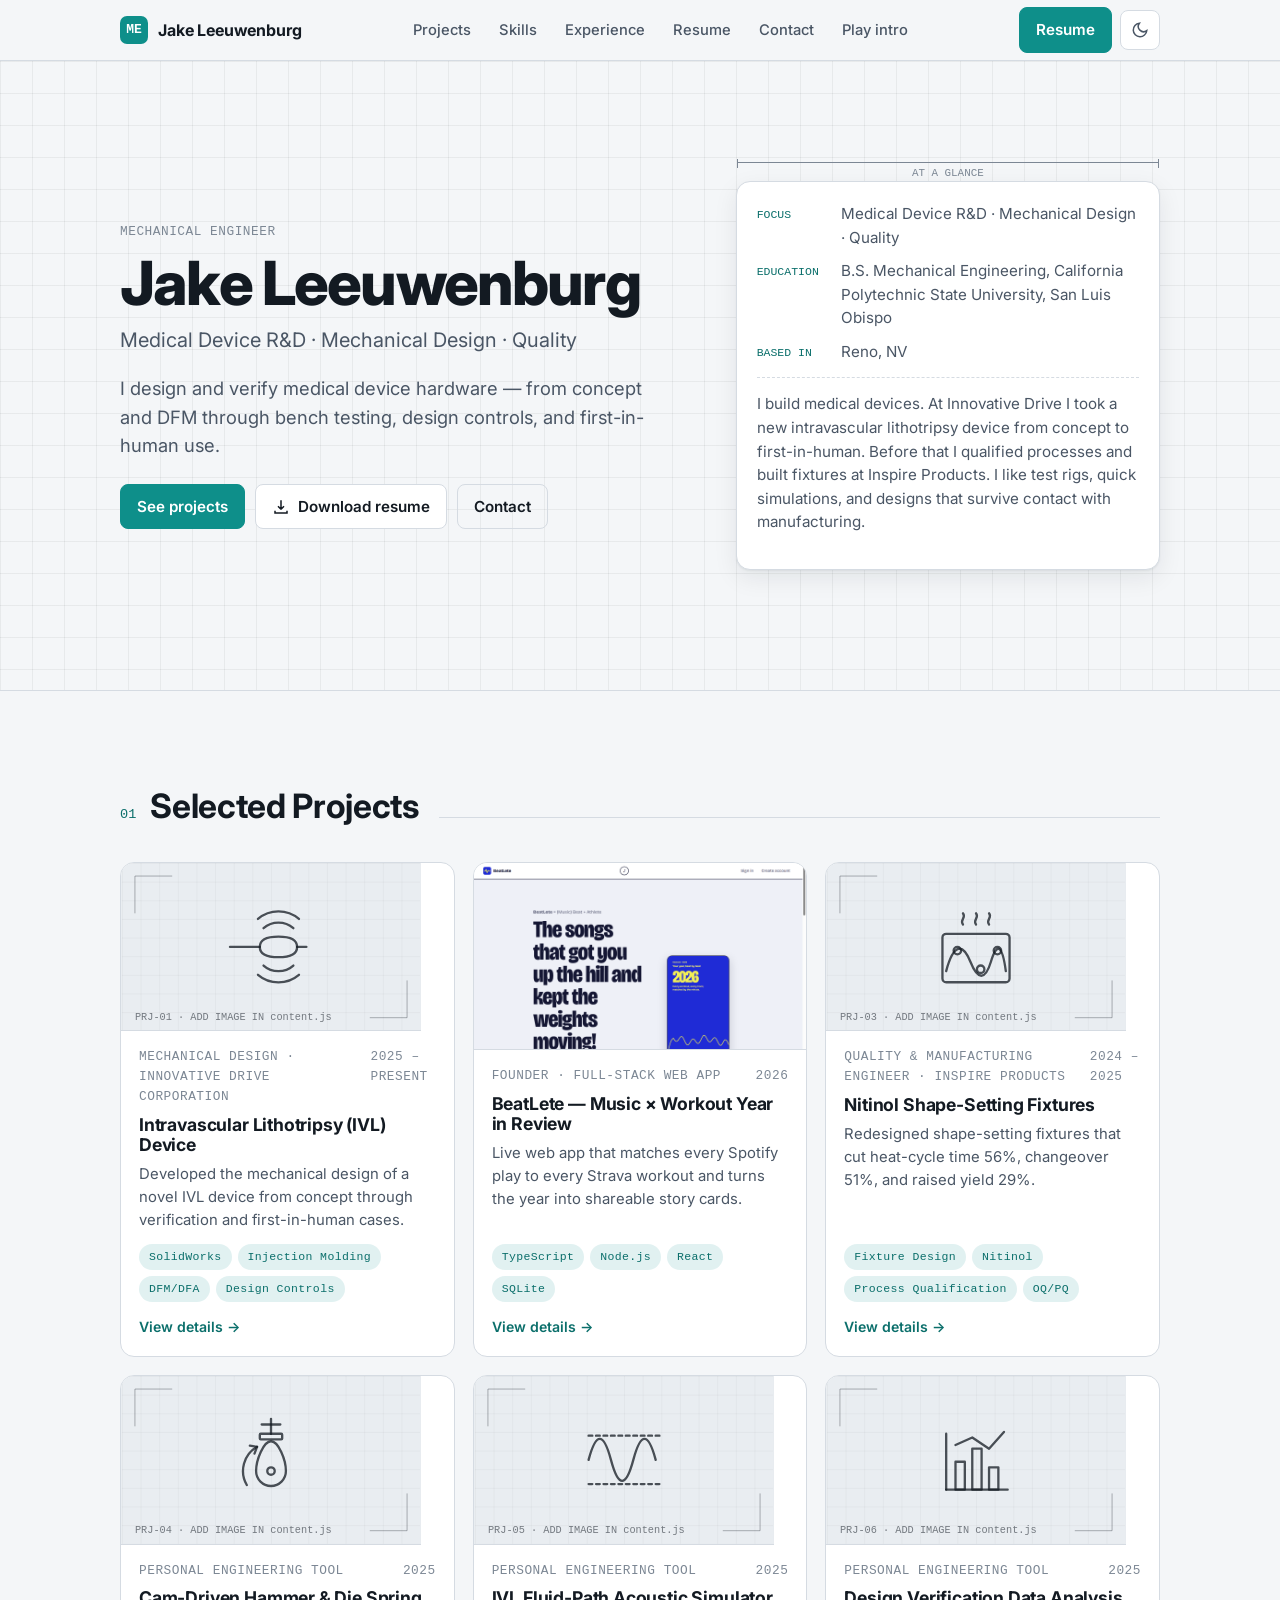
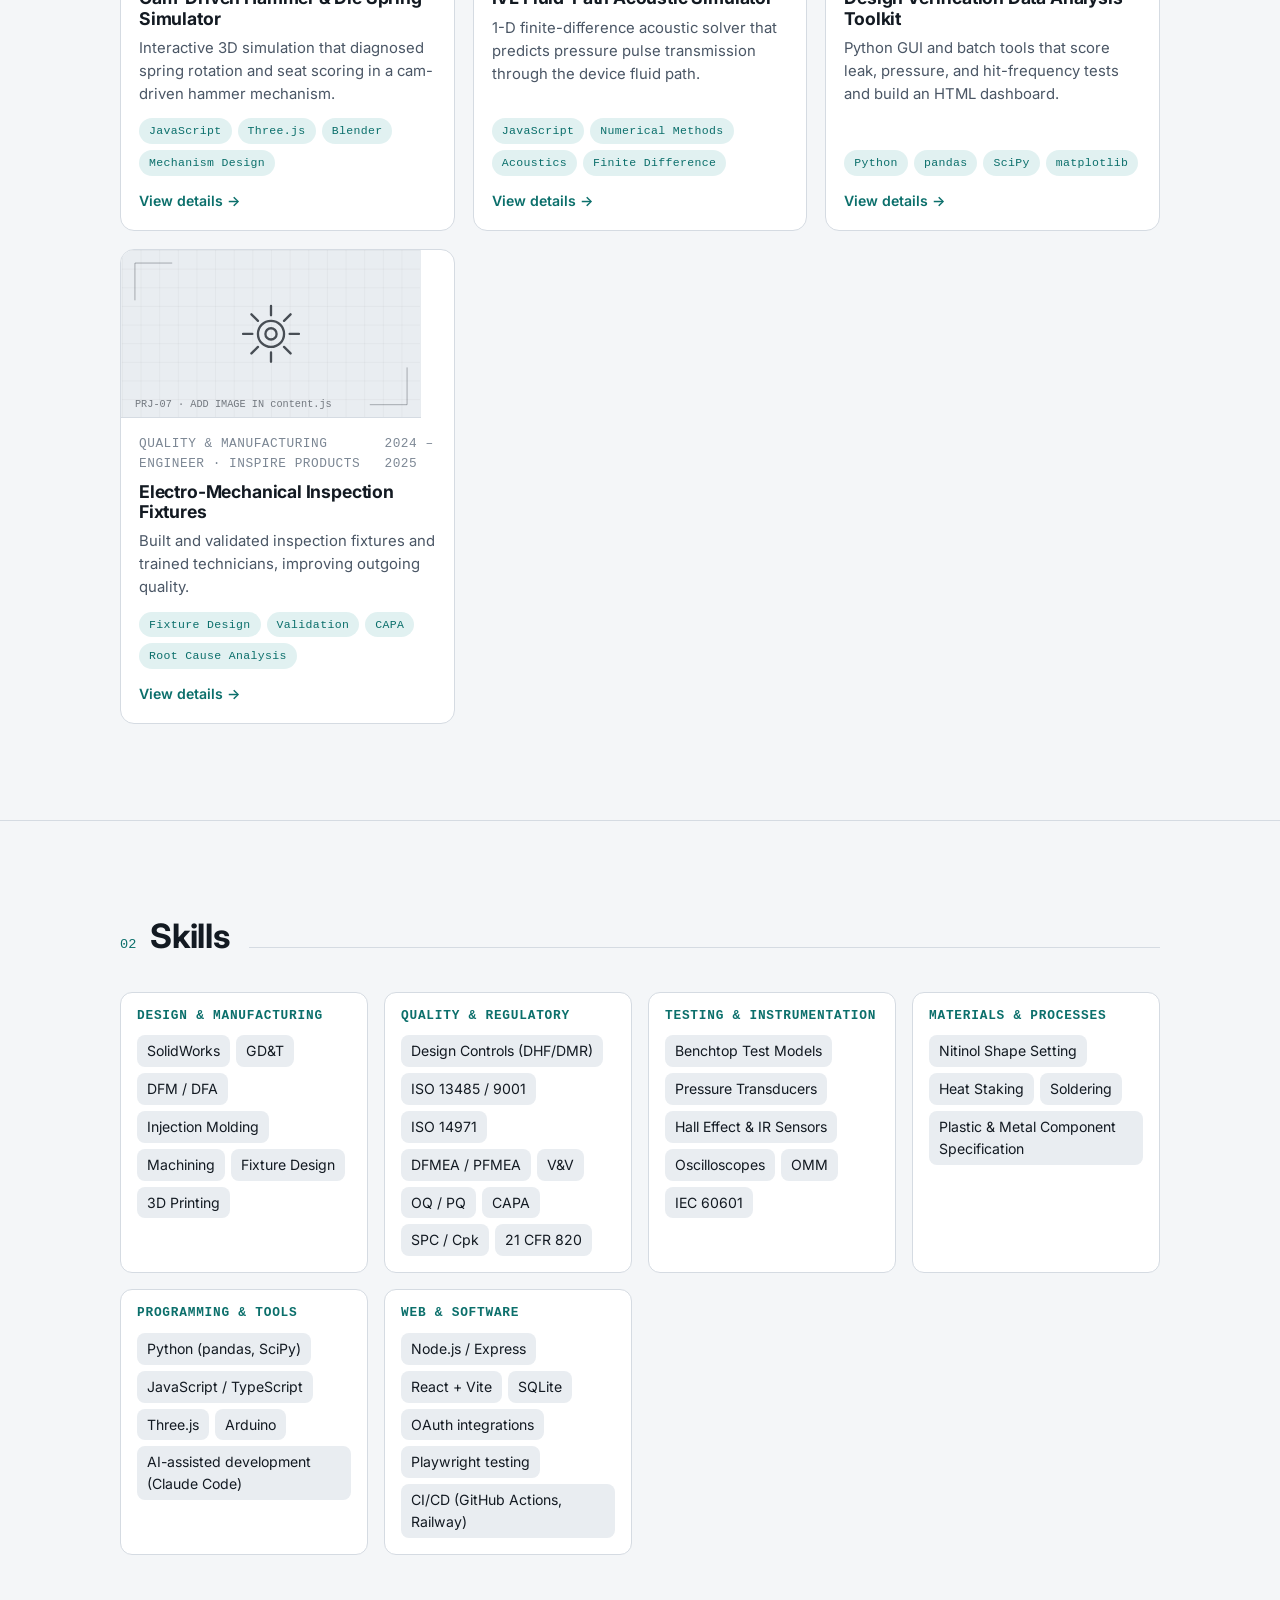
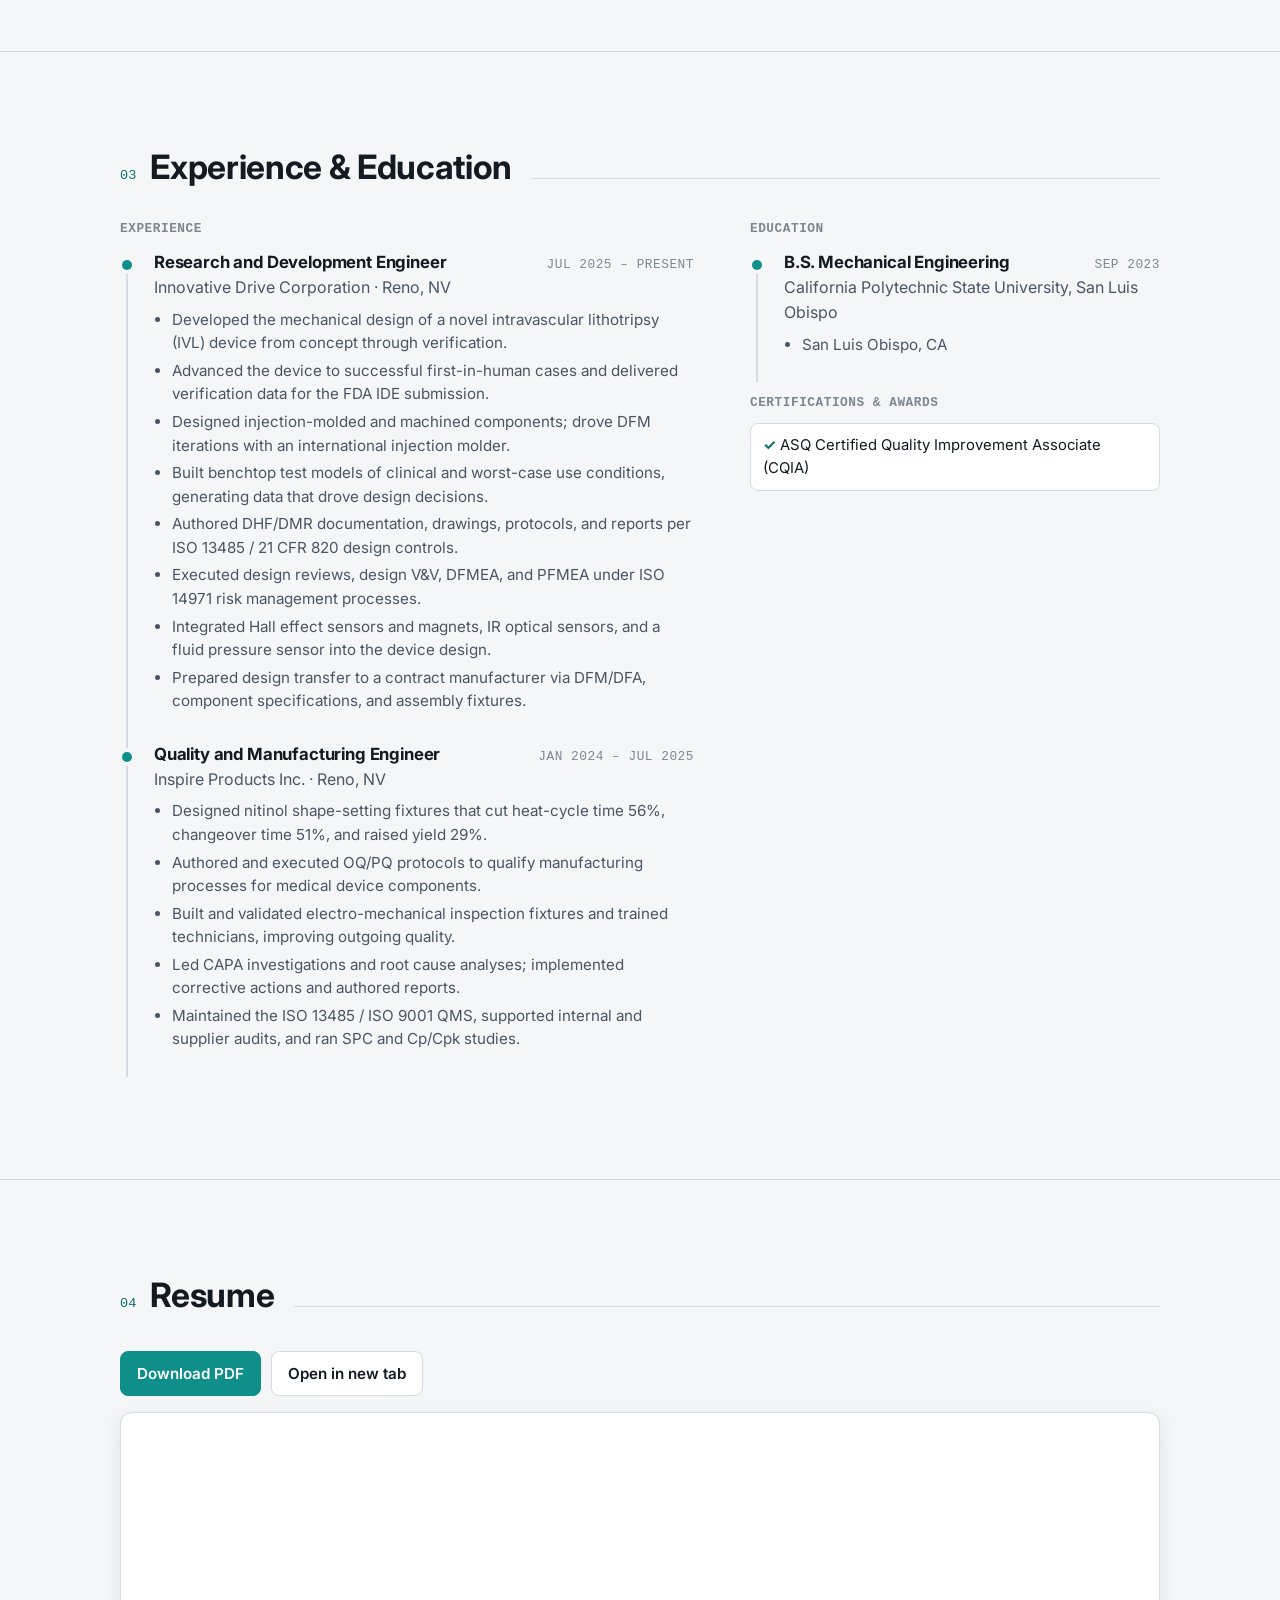
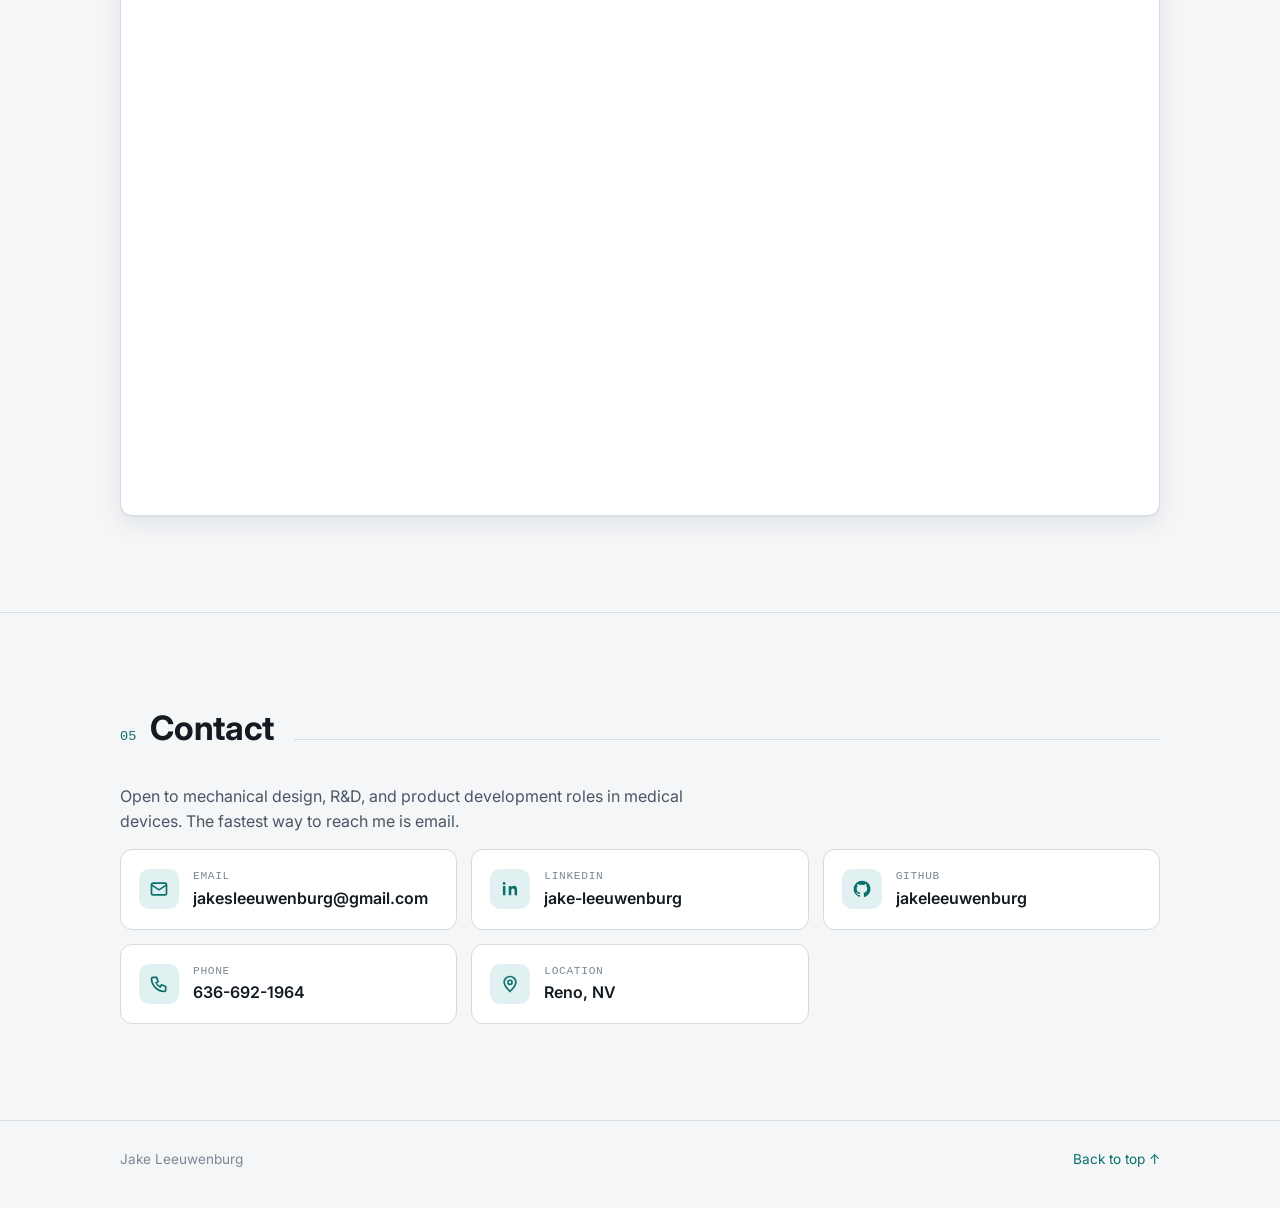
==== commit 6edb7fa4: "Add in-browser STEP viewer, screenshot galleries, and BeatLete project Co-Authored-By: Claude Fable " ====
--- a/portfolio.html
+++ b/portfolio.html
@@ -9,6 +9,7 @@
   <link rel="preconnect" href="https://fonts.googleapis.com">
   <link rel="preconnect" href="https://fonts.gstatic.com" crossorigin>
   <link href="https://fonts.googleapis.com/css2?family=Inter:wght@400;500;600;700;800&display=swap" rel="stylesheet">
+  <script type="importmap">{"imports":{"three":"./assets/libs/three.module.min.js","three/addons/":"./assets/libs/addons/"}}</script>
   <link rel="stylesheet" href="css/base.css">
   <link rel="stylesheet" href="css/portfolio.css">
 </head>
--- a/css/base.css
+++ b/css/base.css
@@ -148,6 +148,52 @@
 .modal .tags { display: flex; flex-wrap: wrap; gap: 6px; margin: 12px 0 18px; }
 .modal .actions { display: flex; flex-wrap: wrap; gap: 10px; }
 
+.modal.modal-wide { width: min(960px, 100%); }
+
+/* ---------- Project media: 3D viewer + screenshot gallery ---------- */
+.modal-media:empty { display: none; }
+.modal-media { margin: 4px 0 18px; }
+.media-tabs { display: flex; gap: 6px; margin-bottom: 10px; }
+.media-tabs [role=tab] {
+  padding: 8px 14px; border-radius: 999px; border: 1px solid var(--line); background: var(--bg); color: var(--ink-2); font-weight: 600; font-size: 0.88rem;
+}
+.media-tabs [role=tab][aria-selected="true"] { background: var(--accent); border-color: var(--accent); color: #fff; }
+.viewer3d {
+  position: relative; width: 100%; aspect-ratio: 16 / 10; max-height: 60dvh; min-height: 220px;
+  border: 1px solid var(--line); border-radius: 12px; overflow: hidden;
+  background: radial-gradient(ellipse at 50% 40%, var(--bg-elev), var(--bg-sunk));
+}
+.viewer-status {
+  position: absolute; inset: 0; display: flex; gap: 10px; align-items: center; justify-content: center;
+  color: var(--ink-2); font-size: 0.92rem; text-align: center; padding: 16px; pointer-events: none;
+}
+.spinner { width: 18px; height: 18px; border-radius: 50%; border: 2px solid var(--line); border-top-color: var(--accent); animation: spin 0.8s linear infinite; flex: 0 0 auto; }
+@keyframes spin { to { transform: rotate(360deg); } }
+.viewer-bar { display: flex; flex-wrap: wrap; justify-content: space-between; align-items: center; gap: 8px; margin-top: 8px; }
+.viewer-bar .mono { text-transform: none; letter-spacing: 0; font-size: 0.72rem; }
+.viewer-btns { display: flex; flex-wrap: wrap; gap: 6px; }
+.viewer-btns .btn { padding: 6px 10px; min-height: 34px; font-size: 0.82rem; }
+@media (hover: none) and (pointer: coarse) { .viewer-bar .mono { display: none; } }
+.gallery { margin: 0; }
+.gallery-main { position: relative; border: 1px solid var(--line); border-radius: 12px; overflow: hidden; background: var(--bg-sunk); display: grid; place-items: center; }
+.gallery-main img { width: 100%; max-height: 60dvh; object-fit: contain; cursor: zoom-in; }
+.gallery-main .gnav {
+  position: absolute; top: 50%; transform: translateY(-50%); width: 40px; height: 40px; border-radius: 50%;
+  border: 1px solid var(--line); background: color-mix(in srgb, var(--bg-elev) 85%, transparent); color: var(--ink); font-size: 24px; line-height: 1;
+}
+.gallery-main .gnav.prev { left: 10px; } .gallery-main .gnav.next { right: 10px; }
+.gallery figcaption { font-size: 0.85rem; color: var(--ink-3); margin-top: 8px; min-height: 1.2em; }
+.gallery-thumbs { display: flex; gap: 8px; overflow-x: auto; padding: 8px 2px 2px; }
+.gallery-thumbs button { flex: 0 0 auto; width: 84px; height: 56px; padding: 0; border-radius: 8px; overflow: hidden; border: 2px solid var(--line); background: var(--bg-sunk); opacity: 0.7; }
+.gallery-thumbs button img { width: 100%; height: 100%; object-fit: cover; }
+.gallery-thumbs button.on, .gallery-thumbs button:hover { border-color: var(--accent); opacity: 1; }
+
+/* "3D" badge on project cards that have a model */
+.badge-3d {
+  position: absolute; top: 10px; right: 10px; padding: 3px 8px; border-radius: 999px;
+  background: var(--accent); color: #fff; font-family: var(--font-mono); font-size: 0.68rem; font-weight: 700; letter-spacing: 0.06em;
+}
+
 @keyframes fade-in { from { opacity: 0; } to { opacity: 1; } }
 @keyframes pop-in { from { opacity: 0; transform: translateY(10px) scale(0.98); } to { opacity: 1; transform: none; } }
 @media (prefers-reduced-motion: reduce) {
